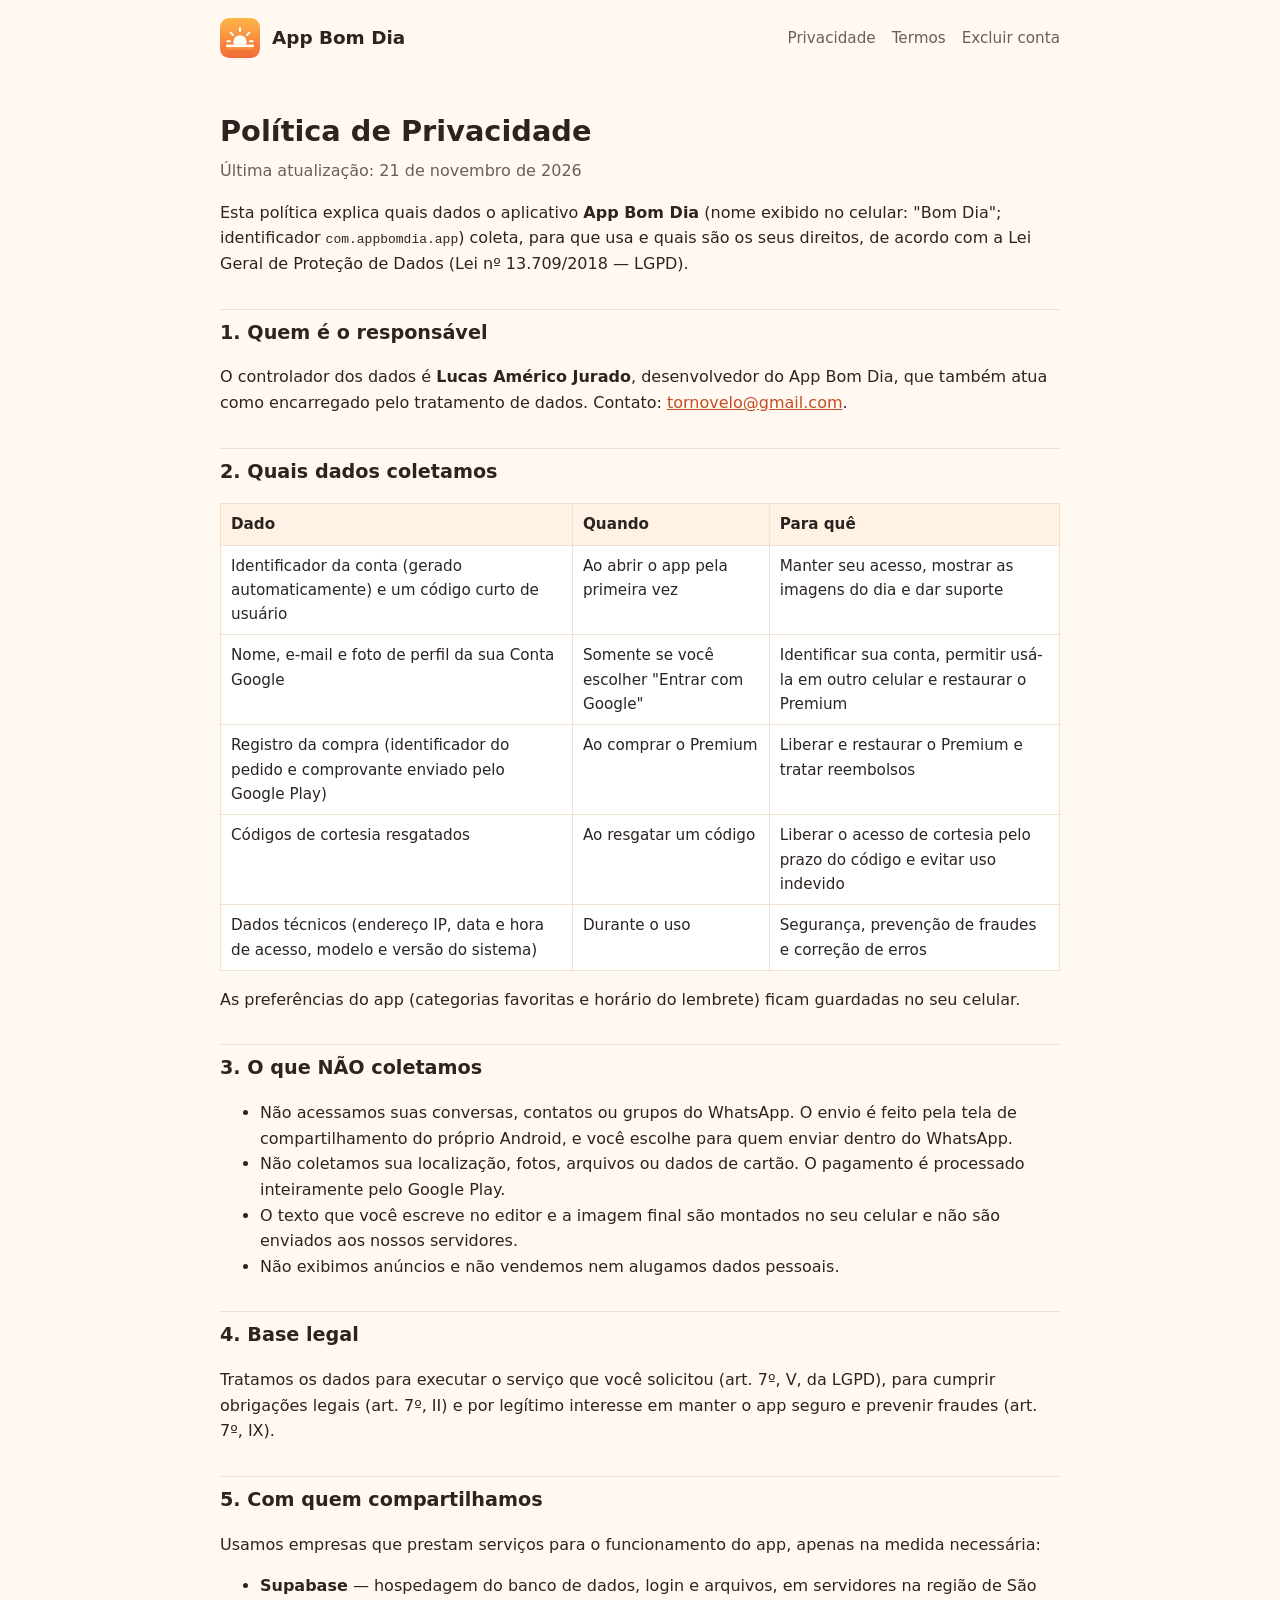
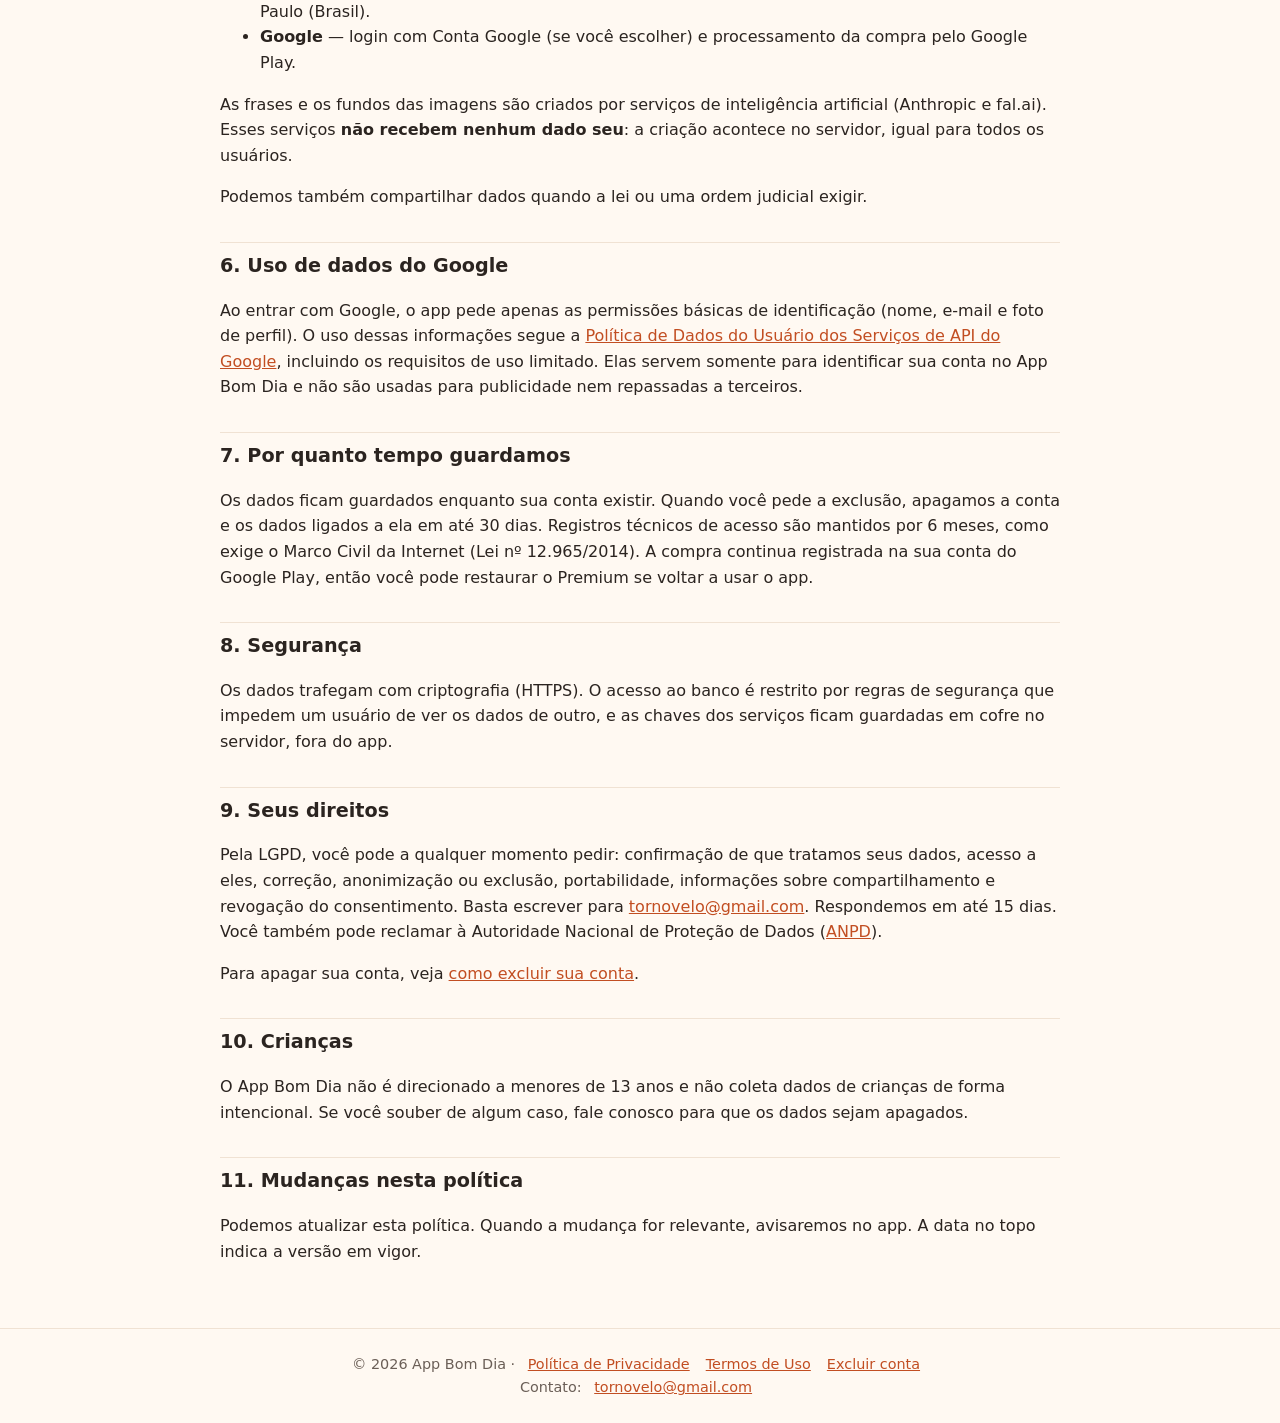
==== privacidade.html @ 777d7fc1 "Add files via upload" ====
<!doctype html><html lang="pt-BR"><head><meta charset="utf-8"><meta name="viewport" content="width=device-width,initial-scale=1"><link rel="icon" href="logo.svg"><link rel="stylesheet" href="style.css"><title>Política de Privacidade — App Bom Dia</title></head><body>
<header><img src="logo.svg" alt=""><a class="marca" href="index.html">App Bom Dia</a><nav><a href="privacidade.html">Privacidade</a><a href="termos.html">Termos</a><a href="excluir-conta.html">Excluir conta</a></nav></header>
<main class="doc">
<h1>Política de Privacidade</h1>
<p class="data">Última atualização: 21 de novembro de 2026</p>

<p>Esta política explica quais dados o aplicativo <strong>App Bom Dia</strong> (nome exibido no celular: "Bom Dia"; identificador <code>com.appbomdia.app</code>) coleta, para que usa e quais são os seus direitos, de acordo com a Lei Geral de Proteção de Dados (Lei nº 13.709/2018 — LGPD).</p>

<h2>1. Quem é o responsável</h2>
<p>O controlador dos dados é <strong>Lucas Américo Jurado</strong>, desenvolvedor do App Bom Dia, que também atua como encarregado pelo tratamento de dados. Contato: <a href="mailto:tornovelo@gmail.com">tornovelo@gmail.com</a>.</p>

<h2>2. Quais dados coletamos</h2>
<table>
<tr><th>Dado</th><th>Quando</th><th>Para quê</th></tr>
<tr><td>Identificador da conta (gerado automaticamente) e um código curto de usuário</td><td>Ao abrir o app pela primeira vez</td><td>Manter seu acesso, mostrar as imagens do dia e dar suporte</td></tr>
<tr><td>Nome, e-mail e foto de perfil da sua Conta Google</td><td>Somente se você escolher "Entrar com Google"</td><td>Identificar sua conta, permitir usá-la em outro celular e restaurar o Premium</td></tr>
<tr><td>Registro da compra (identificador do pedido e comprovante enviado pelo Google Play)</td><td>Ao comprar o Premium</td><td>Liberar e restaurar o Premium e tratar reembolsos</td></tr>
<tr><td>Códigos de cortesia resgatados</td><td>Ao resgatar um código</td><td>Liberar o acesso de cortesia pelo prazo do código e evitar uso indevido</td></tr>
<tr><td>Dados técnicos (endereço IP, data e hora de acesso, modelo e versão do sistema)</td><td>Durante o uso</td><td>Segurança, prevenção de fraudes e correção de erros</td></tr>
</table>
<p>As preferências do app (categorias favoritas e horário do lembrete) ficam guardadas no seu celular.</p>

<h2>3. O que NÃO coletamos</h2>
<ul>
<li>Não acessamos suas conversas, contatos ou grupos do WhatsApp. O envio é feito pela tela de compartilhamento do próprio Android, e você escolhe para quem enviar dentro do WhatsApp.</li>
<li>Não coletamos sua localização, fotos, arquivos ou dados de cartão. O pagamento é processado inteiramente pelo Google Play.</li>
<li>O texto que você escreve no editor e a imagem final são montados no seu celular e não são enviados aos nossos servidores.</li>
<li>Não exibimos anúncios e não vendemos nem alugamos dados pessoais.</li>
</ul>

<h2>4. Base legal</h2>
<p>Tratamos os dados para executar o serviço que você solicitou (art. 7º, V, da LGPD), para cumprir obrigações legais (art. 7º, II) e por legítimo interesse em manter o app seguro e prevenir fraudes (art. 7º, IX).</p>

<h2>5. Com quem compartilhamos</h2>
<p>Usamos empresas que prestam serviços para o funcionamento do app, apenas na medida necessária:</p>
<ul>
<li><strong>Supabase</strong> — hospedagem do banco de dados, login e arquivos, em servidores na região de São Paulo (Brasil).</li>
<li><strong>Google</strong> — login com Conta Google (se você escolher) e processamento da compra pelo Google Play.</li>
</ul>
<p>As frases e os fundos das imagens são criados por serviços de inteligência artificial (Anthropic e fal.ai). Esses serviços <strong>não recebem nenhum dado seu</strong>: a criação acontece no servidor, igual para todos os usuários.</p>
<p>Podemos também compartilhar dados quando a lei ou uma ordem judicial exigir.</p>

<h2>6. Uso de dados do Google</h2>
<p>Ao entrar com Google, o app pede apenas as permissões básicas de identificação (nome, e-mail e foto de perfil). O uso dessas informações segue a <a href="https://developers.google.com/terms/api-services-user-data-policy">Política de Dados do Usuário dos Serviços de API do Google</a>, incluindo os requisitos de uso limitado. Elas servem somente para identificar sua conta no App Bom Dia e não são usadas para publicidade nem repassadas a terceiros.</p>

<h2>7. Por quanto tempo guardamos</h2>
<p>Os dados ficam guardados enquanto sua conta existir. Quando você pede a exclusão, apagamos a conta e os dados ligados a ela em até 30 dias. Registros técnicos de acesso são mantidos por 6 meses, como exige o Marco Civil da Internet (Lei nº 12.965/2014). A compra continua registrada na sua conta do Google Play, então você pode restaurar o Premium se voltar a usar o app.</p>

<h2>8. Segurança</h2>
<p>Os dados trafegam com criptografia (HTTPS). O acesso ao banco é restrito por regras de segurança que impedem um usuário de ver os dados de outro, e as chaves dos serviços ficam guardadas em cofre no servidor, fora do app.</p>

<h2>9. Seus direitos</h2>
<p>Pela LGPD, você pode a qualquer momento pedir: confirmação de que tratamos seus dados, acesso a eles, correção, anonimização ou exclusão, portabilidade, informações sobre compartilhamento e revogação do consentimento. Basta escrever para <a href="mailto:tornovelo@gmail.com">tornovelo@gmail.com</a>. Respondemos em até 15 dias. Você também pode reclamar à Autoridade Nacional de Proteção de Dados (<a href="https://www.gov.br/anpd">ANPD</a>).</p>
<p>Para apagar sua conta, veja <a href="excluir-conta.html">como excluir sua conta</a>.</p>

<h2>10. Crianças</h2>
<p>O App Bom Dia não é direcionado a menores de 13 anos e não coleta dados de crianças de forma intencional. Se você souber de algum caso, fale conosco para que os dados sejam apagados.</p>

<h2>11. Mudanças nesta política</h2>
<p>Podemos atualizar esta política. Quando a mudança for relevante, avisaremos no app. A data no topo indica a versão em vigor.</p>
</main>
<footer>© 2026 App Bom Dia · <a href="privacidade.html">Política de Privacidade</a><a href="termos.html">Termos de Uso</a><a href="excluir-conta.html">Excluir conta</a><br>Contato: <a href="mailto:tornovelo@gmail.com">tornovelo@gmail.com</a></footer></body></html>
---- style.css ----
:root{--sol:#F26B3A;--sol2:#FFB547;--tinta:#2B2420;--suave:#6B5F57;--fundo:#FFF9F2;--linha:#F0E2D3}
*{box-sizing:border-box}
body{margin:0;font-family:system-ui,-apple-system,"Segoe UI",Roboto,sans-serif;color:var(--tinta);background:var(--fundo);line-height:1.6}
a{color:#C24E22}
header{display:flex;align-items:center;gap:12px;max-width:880px;margin:0 auto;padding:18px 20px}
header img{width:40px;height:40px}
header .marca{font-weight:700;font-size:1.15rem;text-decoration:none;color:var(--tinta)}
header nav{margin-left:auto;display:flex;gap:16px;font-size:.95rem}
header nav a{text-decoration:none;color:var(--suave)}
main{max-width:880px;margin:0 auto;padding:8px 20px 48px}
.hero{text-align:center;padding:40px 0 24px}
.hero img{width:96px;height:96px}
.hero h1{font-size:2.2rem;margin:16px 0 8px}
.hero p{font-size:1.15rem;color:var(--suave);max-width:560px;margin:0 auto}
.selo{display:inline-block;margin-top:20px;padding:10px 18px;border-radius:999px;background:var(--tinta);color:#fff;font-weight:600}
.grade{display:grid;grid-template-columns:repeat(auto-fit,minmax(190px,1fr));gap:16px;margin:32px 0}
.cartao{background:#fff;border:1px solid var(--linha);border-radius:16px;padding:20px}
.cartao h3{margin:0 0 6px;font-size:1.05rem}
.cartao p{margin:0;color:var(--suave)}
.doc h1{font-size:1.8rem;margin:24px 0 4px}
.doc .data{color:var(--suave);margin-top:0}
.doc h2{font-size:1.2rem;margin-top:32px;padding-top:8px;border-top:1px solid var(--linha)}
.doc table{width:100%;border-collapse:collapse;margin:12px 0;font-size:.95rem;background:#fff}
.doc th,.doc td{border:1px solid var(--linha);padding:8px 10px;text-align:left;vertical-align:top}
.doc th{background:#FFF1E4}
.aviso{background:#FFF1E4;border-left:4px solid var(--sol);padding:12px 16px;border-radius:8px}
footer{border-top:1px solid var(--linha);text-align:center;padding:24px 20px;color:var(--suave);font-size:.9rem}
footer a{margin:0 8px}
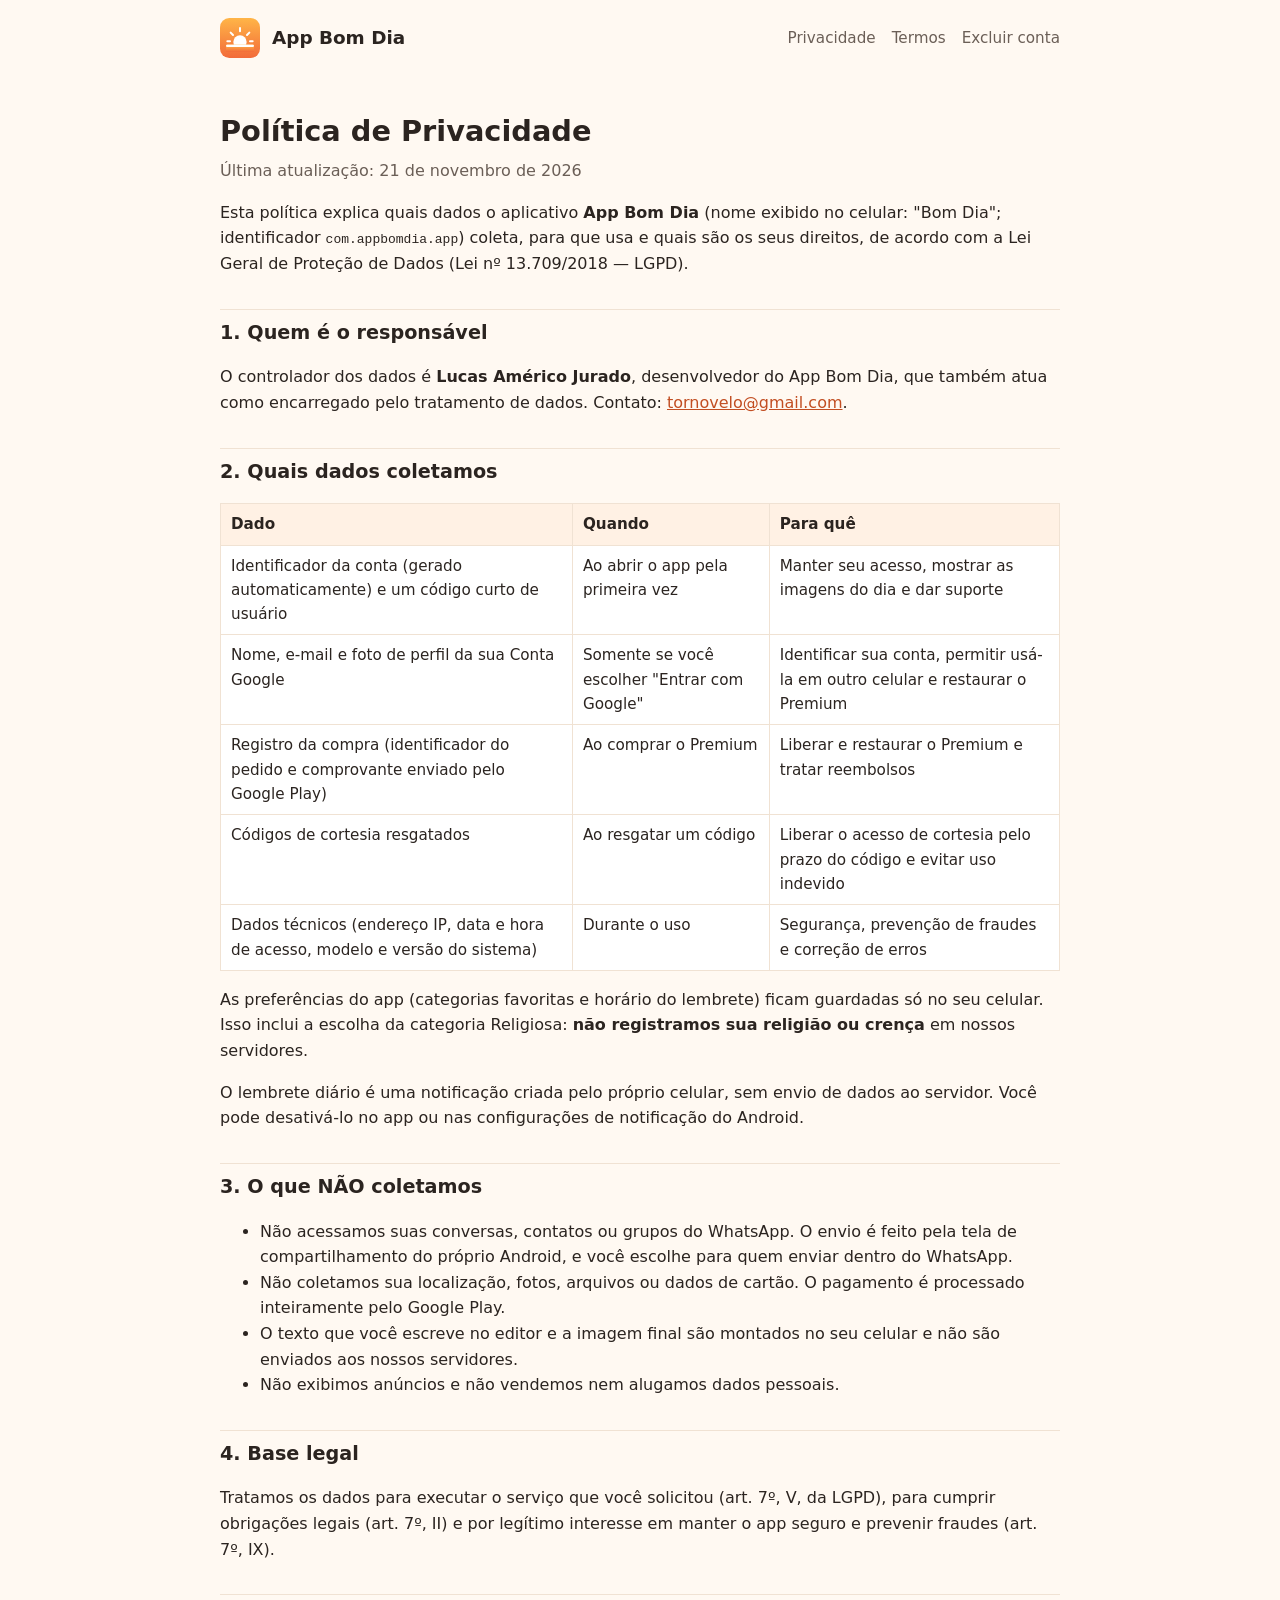
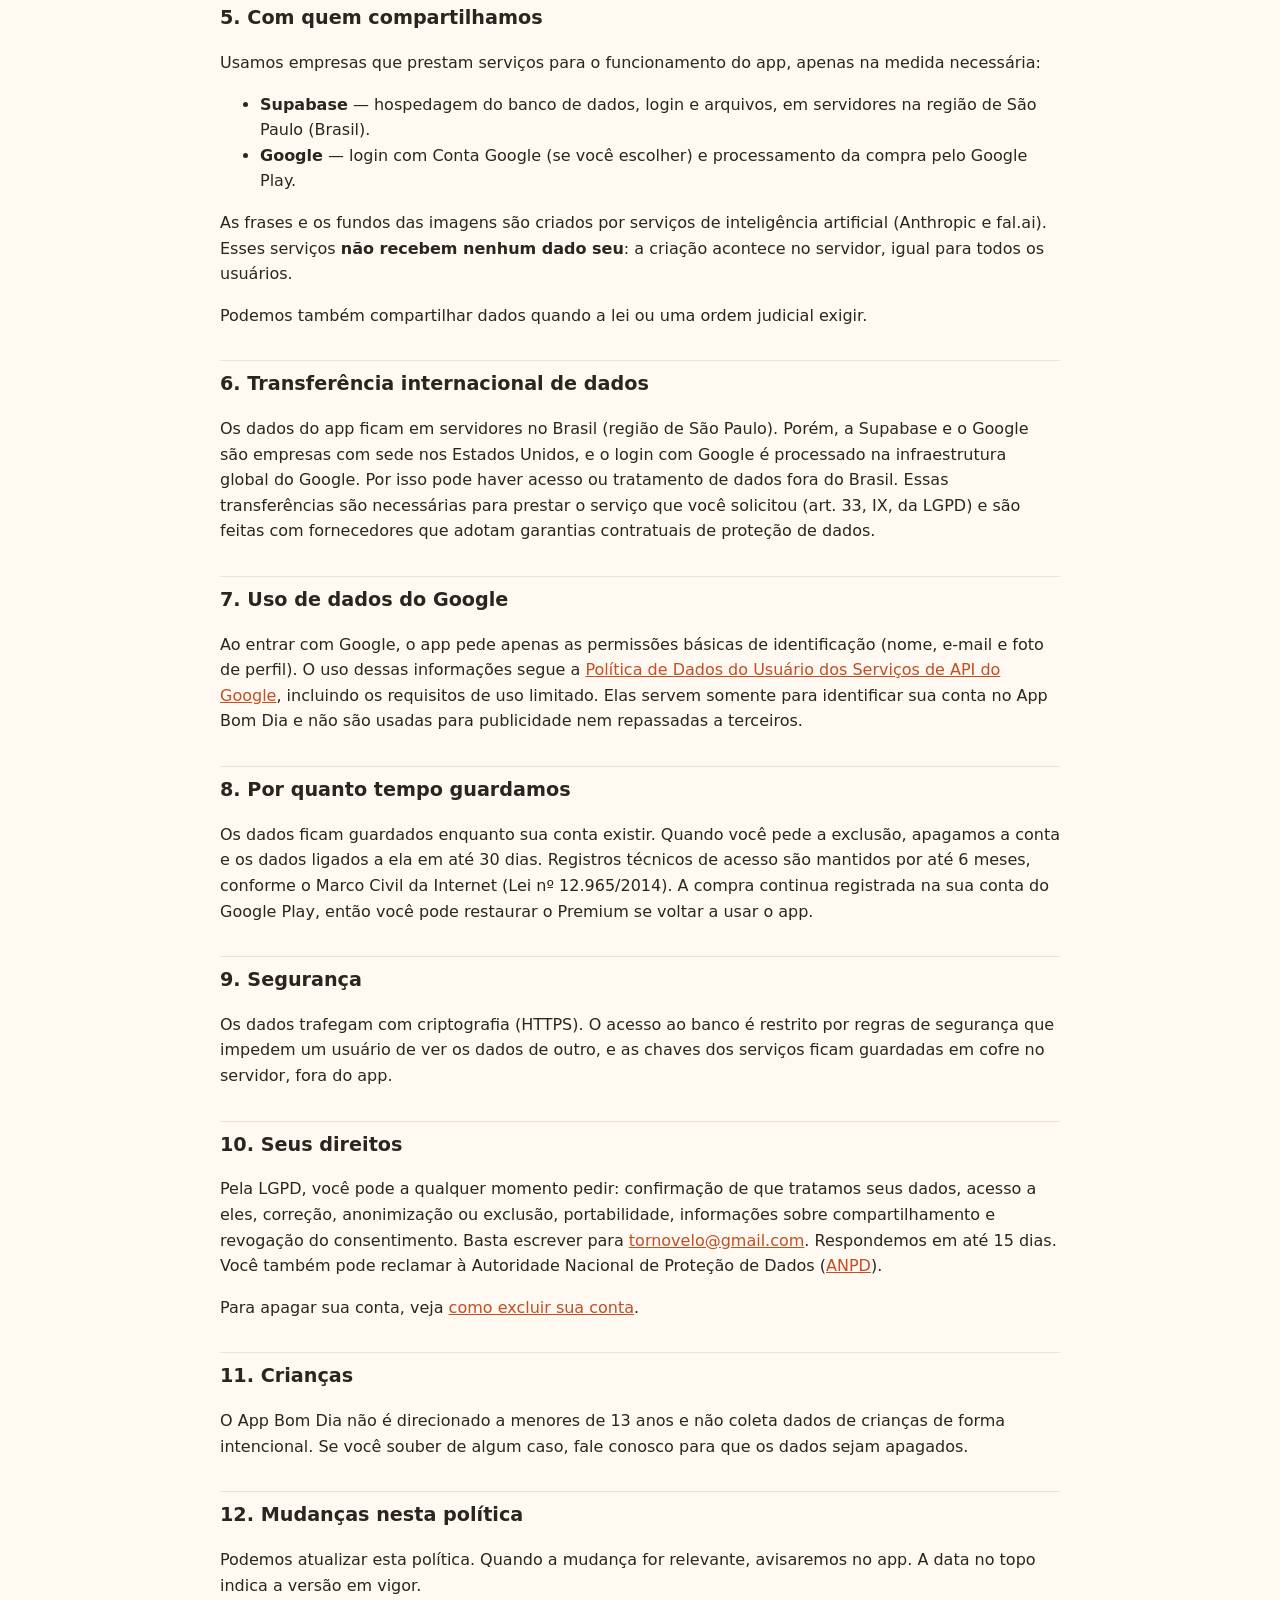
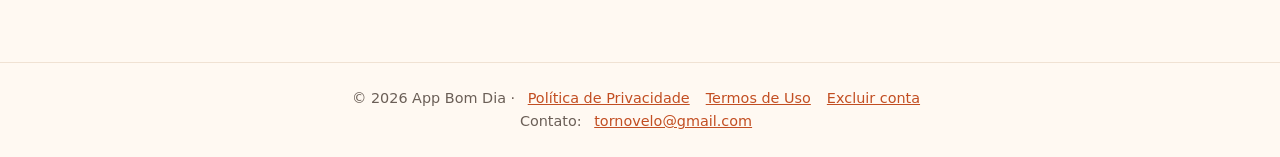
==== commit 5b851ed9: "aPolítica: transferência internacional, notificações, crença religiosa; termos: IA e engenharia reve" ====
--- a/privacidade.html
+++ b/privacidade.html
@@ -18,7 +18,8 @@
 <tr><td>Códigos de cortesia resgatados</td><td>Ao resgatar um código</td><td>Liberar o acesso de cortesia pelo prazo do código e evitar uso indevido</td></tr>
 <tr><td>Dados técnicos (endereço IP, data e hora de acesso, modelo e versão do sistema)</td><td>Durante o uso</td><td>Segurança, prevenção de fraudes e correção de erros</td></tr>
 </table>
-<p>As preferências do app (categorias favoritas e horário do lembrete) ficam guardadas no seu celular.</p>
+<p>As preferências do app (categorias favoritas e horário do lembrete) ficam guardadas só no seu celular. Isso inclui a escolha da categoria Religiosa: <strong>não registramos sua religião ou crença</strong> em nossos servidores.</p>
+<p>O lembrete diário é uma notificação criada pelo próprio celular, sem envio de dados ao servidor. Você pode desativá-lo no app ou nas configurações de notificação do Android.</p>
 
 <h2>3. O que NÃO coletamos</h2>
 <ul>
@@ -40,23 +41,26 @@
 <p>As frases e os fundos das imagens são criados por serviços de inteligência artificial (Anthropic e fal.ai). Esses serviços <strong>não recebem nenhum dado seu</strong>: a criação acontece no servidor, igual para todos os usuários.</p>
 <p>Podemos também compartilhar dados quando a lei ou uma ordem judicial exigir.</p>
 
-<h2>6. Uso de dados do Google</h2>
+<h2>6. Transferência internacional de dados</h2>
+<p>Os dados do app ficam em servidores no Brasil (região de São Paulo). Porém, a Supabase e o Google são empresas com sede nos Estados Unidos, e o login com Google é processado na infraestrutura global do Google. Por isso pode haver acesso ou tratamento de dados fora do Brasil. Essas transferências são necessárias para prestar o serviço que você solicitou (art. 33, IX, da LGPD) e são feitas com fornecedores que adotam garantias contratuais de proteção de dados.</p>
+
+<h2>7. Uso de dados do Google</h2>
 <p>Ao entrar com Google, o app pede apenas as permissões básicas de identificação (nome, e-mail e foto de perfil). O uso dessas informações segue a <a href="https://developers.google.com/terms/api-services-user-data-policy">Política de Dados do Usuário dos Serviços de API do Google</a>, incluindo os requisitos de uso limitado. Elas servem somente para identificar sua conta no App Bom Dia e não são usadas para publicidade nem repassadas a terceiros.</p>
 
-<h2>7. Por quanto tempo guardamos</h2>
-<p>Os dados ficam guardados enquanto sua conta existir. Quando você pede a exclusão, apagamos a conta e os dados ligados a ela em até 30 dias. Registros técnicos de acesso são mantidos por 6 meses, como exige o Marco Civil da Internet (Lei nº 12.965/2014). A compra continua registrada na sua conta do Google Play, então você pode restaurar o Premium se voltar a usar o app.</p>
+<h2>8. Por quanto tempo guardamos</h2>
+<p>Os dados ficam guardados enquanto sua conta existir. Quando você pede a exclusão, apagamos a conta e os dados ligados a ela em até 30 dias. Registros técnicos de acesso são mantidos por até 6 meses, conforme o Marco Civil da Internet (Lei nº 12.965/2014). A compra continua registrada na sua conta do Google Play, então você pode restaurar o Premium se voltar a usar o app.</p>
 
-<h2>8. Segurança</h2>
+<h2>9. Segurança</h2>
 <p>Os dados trafegam com criptografia (HTTPS). O acesso ao banco é restrito por regras de segurança que impedem um usuário de ver os dados de outro, e as chaves dos serviços ficam guardadas em cofre no servidor, fora do app.</p>
 
-<h2>9. Seus direitos</h2>
+<h2>10. Seus direitos</h2>
 <p>Pela LGPD, você pode a qualquer momento pedir: confirmação de que tratamos seus dados, acesso a eles, correção, anonimização ou exclusão, portabilidade, informações sobre compartilhamento e revogação do consentimento. Basta escrever para <a href="mailto:tornovelo@gmail.com">tornovelo@gmail.com</a>. Respondemos em até 15 dias. Você também pode reclamar à Autoridade Nacional de Proteção de Dados (<a href="https://www.gov.br/anpd">ANPD</a>).</p>
 <p>Para apagar sua conta, veja <a href="excluir-conta.html">como excluir sua conta</a>.</p>
 
-<h2>10. Crianças</h2>
+<h2>11. Crianças</h2>
 <p>O App Bom Dia não é direcionado a menores de 13 anos e não coleta dados de crianças de forma intencional. Se você souber de algum caso, fale conosco para que os dados sejam apagados.</p>
 
-<h2>11. Mudanças nesta política</h2>
+<h2>12. Mudanças nesta política</h2>
 <p>Podemos atualizar esta política. Quando a mudança for relevante, avisaremos no app. A data no topo indica a versão em vigor.</p>
 </main>
 <footer>© 2026 App Bom Dia · <a href="privacidade.html">Política de Privacidade</a><a href="termos.html">Termos de Uso</a><a href="excluir-conta.html">Excluir conta</a><br>Contato: <a href="mailto:tornovelo@gmail.com">tornovelo@gmail.com</a></footer></body></html>
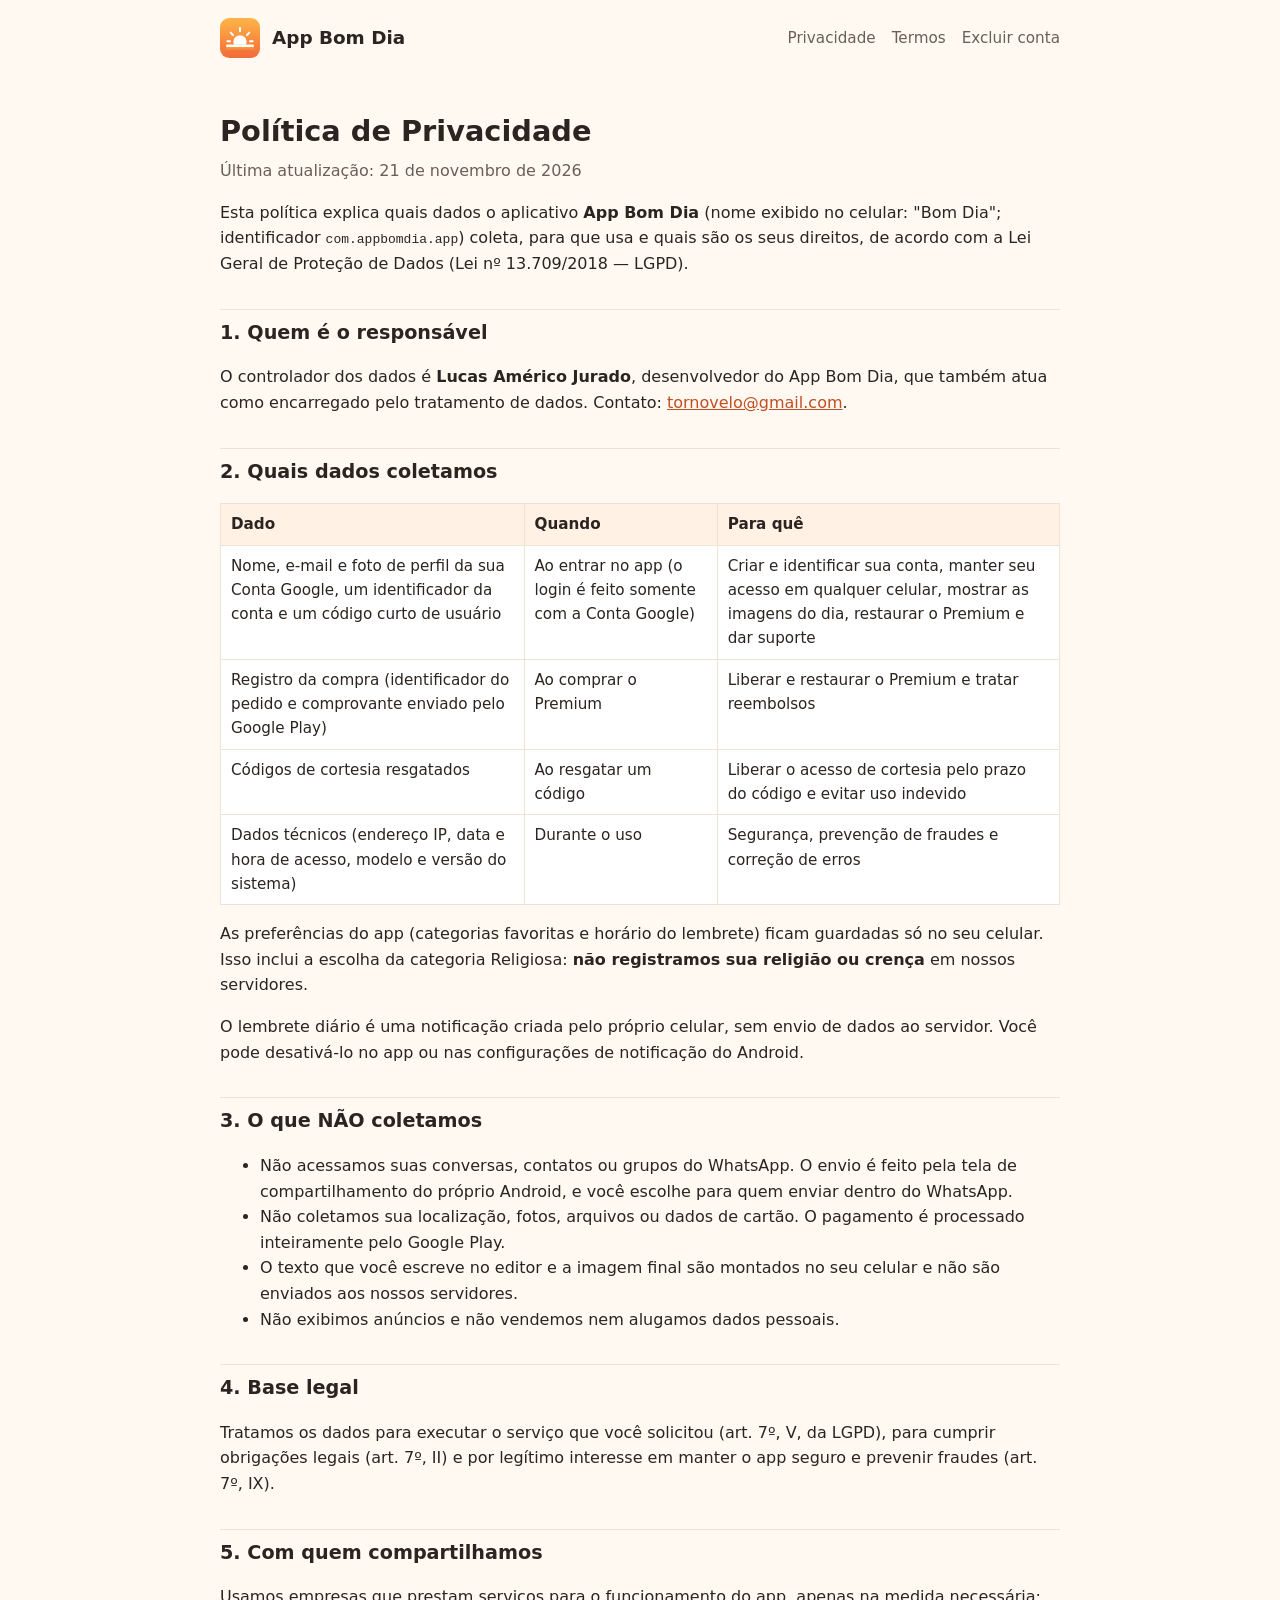
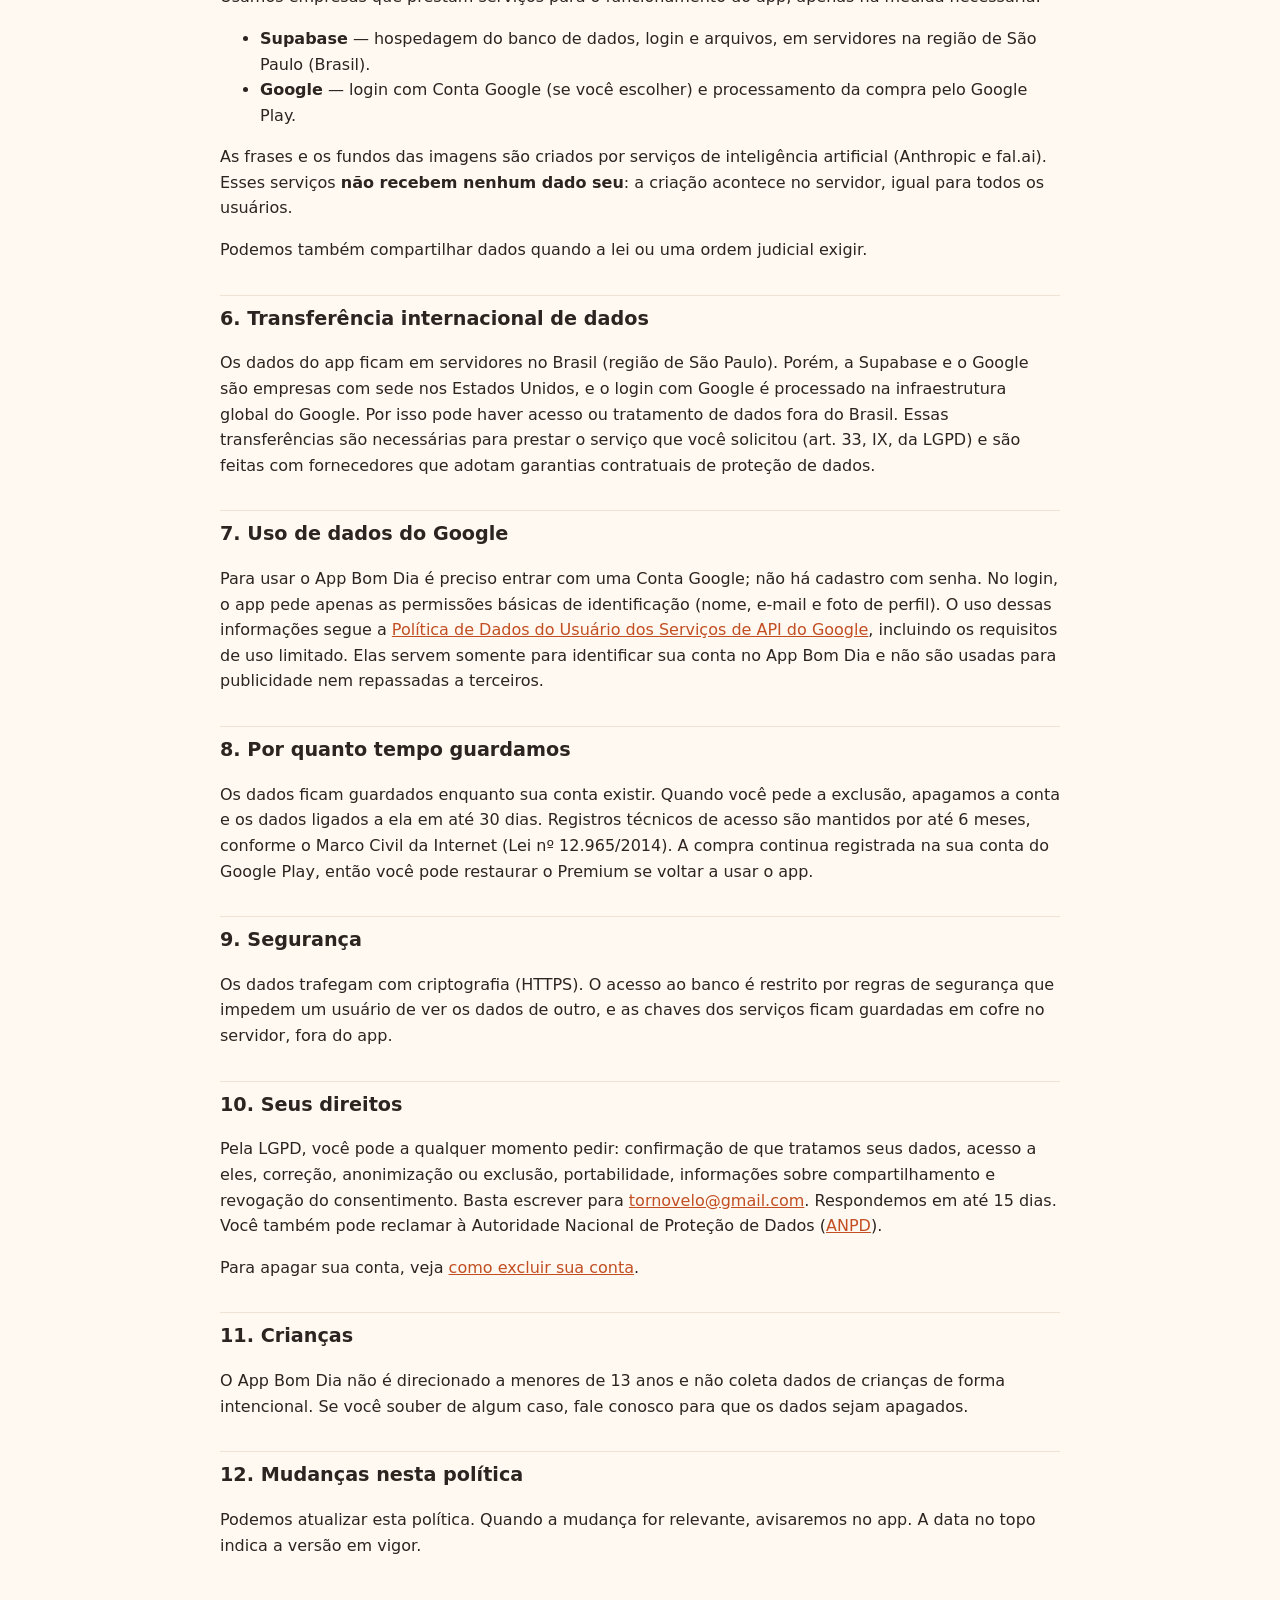
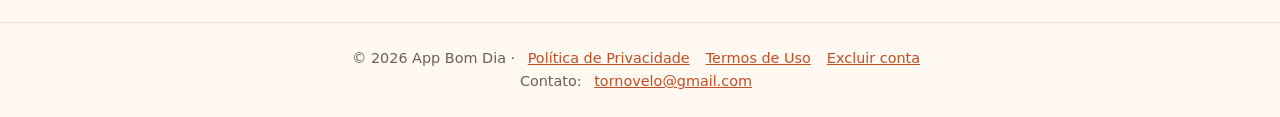
==== commit 4a14657a: "Política: login somente com Conta Google" ====
--- a/privacidade.html
+++ b/privacidade.html
@@ -12,8 +12,7 @@
 <h2>2. Quais dados coletamos</h2>
 <table>
 <tr><th>Dado</th><th>Quando</th><th>Para quê</th></tr>
-<tr><td>Identificador da conta (gerado automaticamente) e um código curto de usuário</td><td>Ao abrir o app pela primeira vez</td><td>Manter seu acesso, mostrar as imagens do dia e dar suporte</td></tr>
-<tr><td>Nome, e-mail e foto de perfil da sua Conta Google</td><td>Somente se você escolher "Entrar com Google"</td><td>Identificar sua conta, permitir usá-la em outro celular e restaurar o Premium</td></tr>
+<tr><td>Nome, e-mail e foto de perfil da sua Conta Google, um identificador da conta e um código curto de usuário</td><td>Ao entrar no app (o login é feito somente com a Conta Google)</td><td>Criar e identificar sua conta, manter seu acesso em qualquer celular, mostrar as imagens do dia, restaurar o Premium e dar suporte</td></tr>
 <tr><td>Registro da compra (identificador do pedido e comprovante enviado pelo Google Play)</td><td>Ao comprar o Premium</td><td>Liberar e restaurar o Premium e tratar reembolsos</td></tr>
 <tr><td>Códigos de cortesia resgatados</td><td>Ao resgatar um código</td><td>Liberar o acesso de cortesia pelo prazo do código e evitar uso indevido</td></tr>
 <tr><td>Dados técnicos (endereço IP, data e hora de acesso, modelo e versão do sistema)</td><td>Durante o uso</td><td>Segurança, prevenção de fraudes e correção de erros</td></tr>
@@ -45,7 +44,7 @@
 <p>Os dados do app ficam em servidores no Brasil (região de São Paulo). Porém, a Supabase e o Google são empresas com sede nos Estados Unidos, e o login com Google é processado na infraestrutura global do Google. Por isso pode haver acesso ou tratamento de dados fora do Brasil. Essas transferências são necessárias para prestar o serviço que você solicitou (art. 33, IX, da LGPD) e são feitas com fornecedores que adotam garantias contratuais de proteção de dados.</p>
 
 <h2>7. Uso de dados do Google</h2>
-<p>Ao entrar com Google, o app pede apenas as permissões básicas de identificação (nome, e-mail e foto de perfil). O uso dessas informações segue a <a href="https://developers.google.com/terms/api-services-user-data-policy">Política de Dados do Usuário dos Serviços de API do Google</a>, incluindo os requisitos de uso limitado. Elas servem somente para identificar sua conta no App Bom Dia e não são usadas para publicidade nem repassadas a terceiros.</p>
+<p>Para usar o App Bom Dia é preciso entrar com uma Conta Google; não há cadastro com senha. No login, o app pede apenas as permissões básicas de identificação (nome, e-mail e foto de perfil). O uso dessas informações segue a <a href="https://developers.google.com/terms/api-services-user-data-policy">Política de Dados do Usuário dos Serviços de API do Google</a>, incluindo os requisitos de uso limitado. Elas servem somente para identificar sua conta no App Bom Dia e não são usadas para publicidade nem repassadas a terceiros.</p>
 
 <h2>8. Por quanto tempo guardamos</h2>
 <p>Os dados ficam guardados enquanto sua conta existir. Quando você pede a exclusão, apagamos a conta e os dados ligados a ela em até 30 dias. Registros técnicos de acesso são mantidos por até 6 meses, conforme o Marco Civil da Internet (Lei nº 12.965/2014). A compra continua registrada na sua conta do Google Play, então você pode restaurar o Premium se voltar a usar o app.</p>
